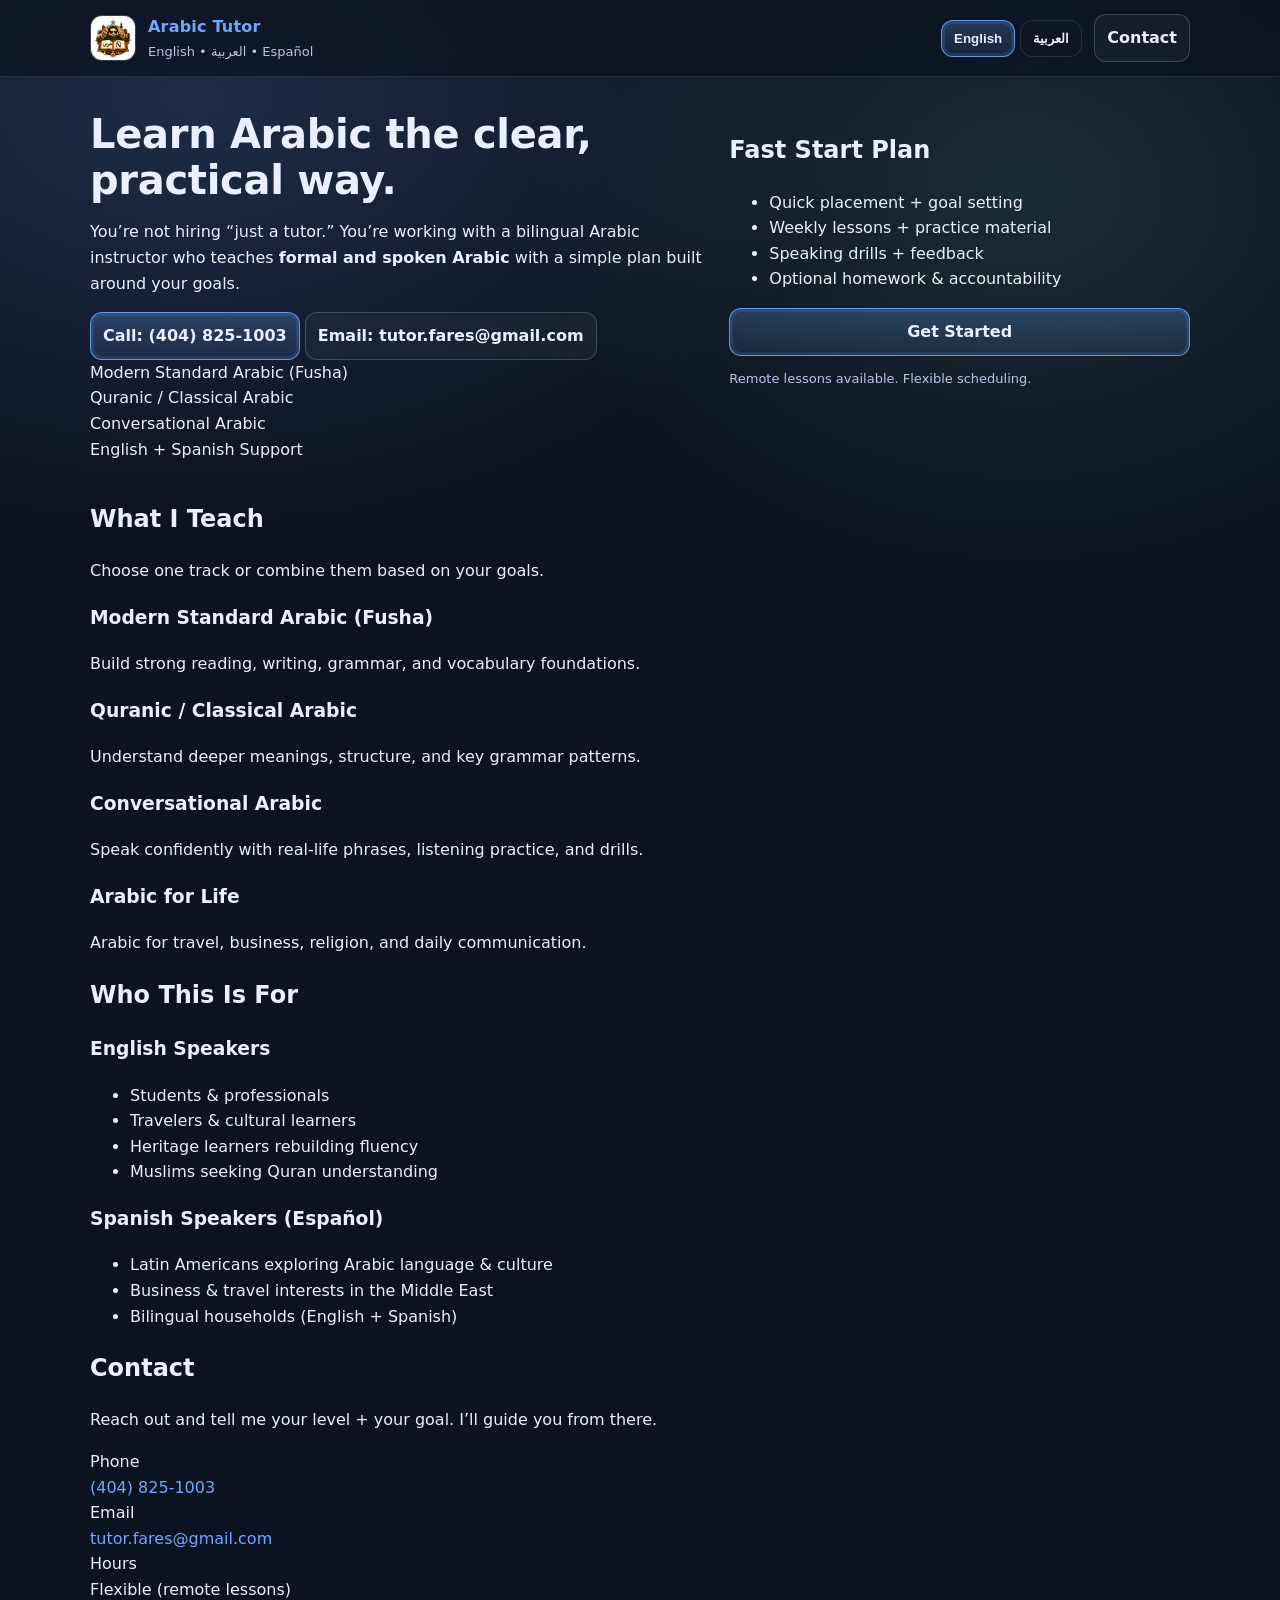
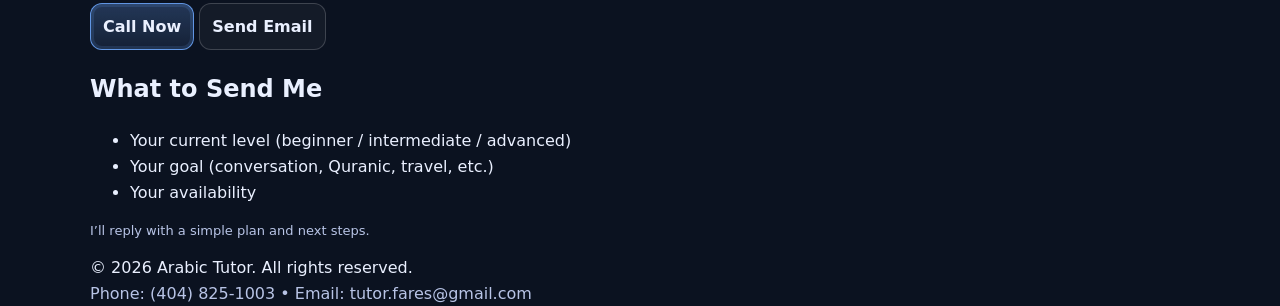
==== index.html @ 3df91909 "Rename idex.html to index.html" ====
<!doctype html>
<html lang="en" dir="ltr">
<head>
  <meta charset="utf-8" />
  <meta name="viewport" content="width=device-width, initial-scale=1" />

  <title>Arabic Tutor | English & العربية</title>
  <meta name="description" content="Bilingual Arabic tutoring in English and Spanish. Modern Standard Arabic, Quranic/Classical Arabic, and conversational Arabic." />

  <link rel="stylesheet" href="styles.css" />
</head>

<body>
  <header class="topbar">
    <div class="container topbar-inner">
      <a class="brand" href="#" aria-label="Home">
        <img src="tutor.png" alt="Arabic Tutor Logo" class="logo" />
        <div class="brand-text">
          <div class="brand-title">Arabic Tutor</div>
          <div class="brand-subtitle">English • العربية • Español</div>
        </div>
      </a>

      <div class="actions">
        <div class="lang-switch" role="group" aria-label="Language switch">
          <button id="btn-en" class="btn btn-primary" type="button">English</button>
          <button id="btn-ar" class="btn" type="button">العربية</button>
        </div>
        <a class="btn btn-outline" href="#contact">Contact</a>
      </div>
    </div>
  </header>

  <main>
    <!-- ENGLISH -->
    <section id="content-en">
      <section class="hero">
        <div class="container hero-inner">
          <div class="hero-copy">
            <h1>Learn Arabic the clear, practical way.</h1>
            <p class="lead">
              You’re not hiring “just a tutor.” You’re working with a bilingual Arabic instructor who teaches
              <strong>formal and spoken Arabic</strong> with a simple plan built around your goals.
            </p>

            <div class="cta-row">
              <a class="btn btn-primary" href="tel:+14048251003">Call: (404) 825-1003</a>
              <a class="btn btn-outline" href="mailto:tutor.fares@gmail.com">Email: tutor.fares@gmail.com</a>
            </div>

            <div class="trust">
              <div class="pill">Modern Standard Arabic (Fusha)</div>
              <div class="pill">Quranic / Classical Arabic</div>
              <div class="pill">Conversational Arabic</div>
              <div class="pill">English + Spanish Support</div>
            </div>
          </div>

          <div class="hero-card">
            <h2>Fast Start Plan</h2>
            <ul>
              <li>Quick placement + goal setting</li>
              <li>Weekly lessons + practice material</li>
              <li>Speaking drills + feedback</li>
              <li>Optional homework & accountability</li>
            </ul>
            <a class="btn btn-primary full" href="#contact">Get Started</a>
            <p class="small muted">Remote lessons available. Flexible scheduling.</p>
          </div>
        </div>
      </section>

      <section class="section">
        <div class="container">
          <h2 class="section-title">What I Teach</h2>
          <p class="section-subtitle">Choose one track or combine them based on your goals.</p>

          <div class="grid">
            <div class="card">
              <h3>Modern Standard Arabic (Fusha)</h3>
              <p>Build strong reading, writing, grammar, and vocabulary foundations.</p>
            </div>
            <div class="card">
              <h3>Quranic / Classical Arabic</h3>
              <p>Understand deeper meanings, structure, and key grammar patterns.</p>
            </div>
            <div class="card">
              <h3>Conversational Arabic</h3>
              <p>Speak confidently with real-life phrases, listening practice, and drills.</p>
            </div>
            <div class="card">
              <h3>Arabic for Life</h3>
              <p>Arabic for travel, business, religion, and daily communication.</p>
            </div>
          </div>
        </div>
      </section>

      <section class="section alt">
        <div class="container">
          <h2 class="section-title">Who This Is For</h2>
          <div class="two-col">
            <div class="card soft">
              <h3>English Speakers</h3>
              <ul>
                <li>Students & professionals</li>
                <li>Travelers & cultural learners</li>
                <li>Heritage learners rebuilding fluency</li>
                <li>Muslims seeking Quran understanding</li>
              </ul>
            </div>

            <div class="card soft">
              <h3>Spanish Speakers (Español)</h3>
              <ul>
                <li>Latin Americans exploring Arabic language & culture</li>
                <li>Business & travel interests in the Middle East</li>
                <li>Bilingual households (English + Spanish)</li>
              </ul>
            </div>
          </div>
        </div>
      </section>

      <section id="contact" class="section">
        <div class="container contact">
          <div>
            <h2 class="section-title">Contact</h2>
            <p class="section-subtitle">Reach out and tell me your level + your goal. I’ll guide you from there.</p>

            <div class="contact-box">
              <div class="contact-item">
                <div class="label">Phone</div>
                <a class="value" href="tel:+14048251003">(404) 825-1003</a>
              </div>

              <div class="contact-item">
                <div class="label">Email</div>
                <a class="value" href="mailto:tutor.fares@gmail.com">tutor.fares@gmail.com</a>
              </div>

              <div class="contact-item">
                <div class="label">Hours</div>
                <div class="value">Flexible (remote lessons)</div>
              </div>
            </div>

            <div class="cta-row">
              <a class="btn btn-primary" href="tel:+14048251003">Call Now</a>
              <a class="btn btn-outline" href="mailto:tutor.fares@gmail.com">Send Email</a>
            </div>
          </div>

          <div class="card hero-card">
            <h2>What to Send Me</h2>
            <ul>
              <li>Your current level (beginner / intermediate / advanced)</li>
              <li>Your goal (conversation, Quranic, travel, etc.)</li>
              <li>Your availability</li>
            </ul>
            <p class="small muted">I’ll reply with a simple plan and next steps.</p>
          </div>
        </div>
      </section>

      <footer class="footer">
        <div class="container footer-inner">
          <div>© <span id="year-en"></span> Arabic Tutor. All rights reserved.</div>
          <div class="muted">Phone: (404) 825-1003 • Email: tutor.fares@gmail.com</div>
        </div>
      </footer>
    </section>

    <!-- ARABIC -->
    <section id="content-ar" class="hidden" lang="ar" dir="rtl">
      <section class="hero">
        <div class="container hero-inner">
          <div class="hero-copy">
            <h1>تعلّم العربية بطريقة واضحة وعملية.</h1>
            <p class="lead">
              أنت لا تبحث عن “مدرّس عربي” فقط — بل عن مُعلّم ثنائي اللغة يقدّم خطة بسيطة
              ومناسبة لهدفك لتعلّم <strong>الفصحى والمحكية</strong>.
            </p>

            <div class="cta-row">
              <a class="btn btn-primary" href="tel:+14048251003">اتصل: (404) 825-1003</a>
              <a class="btn btn-outline" href="mailto:tutor.fares@gmail.com">البريد: tutor.fares@gmail.com</a>
            </div>

            <div class="trust">
              <div class="pill">العربية الفصحى</div>
              <div class="pill">العربية القرآنية / الكلاسيكية</div>
              <div class="pill">العربية المحكية</div>
              <div class="pill">دعم بالإنجليزية والإسبانية</div>
            </div>
          </div>

          <div class="hero-card">
            <h2>خطة بداية سريعة</h2>
            <ul>
              <li>تقييم سريع + تحديد الهدف</li>
              <li>دروس أسبوعية + مواد تدريب</li>
              <li>تدريبات محادثة + ملاحظات</li>
              <li>واجب اختياري للمتابعة</li>
            </ul>
            <a class="btn btn-primary full" href="#contact-ar">ابدأ الآن</a>
            <p class="small muted">دروس عن بُعد + مواعيد مرنة.</p>
          </div>
        </div>
      </section>

      <section class="section">
        <div class="container">
          <h2 class="section-title">ماذا أدرّس</h2>
          <p class="section-subtitle">يمكنك اختيار مسار واحد أو دمج أكثر من مسار.</p>

          <div class="grid">
            <div class="card">
              <h3>العربية الفصحى</h3>
              <p>قراءة وكتابة وقواعد ومفردات بشكل منظم.</p>
            </div>
            <div class="card">
              <h3>العربية القرآنية / الكلاسيكية</h3>
              <p>فهم أعمق للنصوص ومعانيها وقواعدها.</p>
            </div>
            <div class="card">
              <h3>العربية المحكية</h3>
              <p>محادثة عملية + استماع + تدريب على النطق.</p>
            </div>
            <div class="card">
              <h3>العربية للحياة</h3>
              <p>للأعمال والسفر والدين والتواصل اليومي.</p>
            </div>
          </div>
        </div>
      </section>

      <section id="contact-ar" class="section">
        <div class="container contact">
          <div>
            <h2 class="section-title">تواصل معي</h2>
            <p class="section-subtitle">أرسل مستواك وهدفك وسأقترح عليك خطة مناسبة.</p>

            <div class="contact-box">
              <div class="contact-item">
                <div class="label">الهاتف</div>
                <a class="value" href="tel:+14048251003">(404) 825-1003</a>
              </div>

              <div class="contact-item">
                <div class="label">البريد</div>
                <a class="value" href="mailto:tutor.fares@gmail.com">tutor.fares@gmail.com</a>
              </div>

              <div class="contact-item">
                <div class="label">المواعيد</div>
                <div class="value">مرنة (دروس عن بُعد)</div>
              </div>
            </div>

            <div class="cta-row">
              <a class="btn btn-primary" href="tel:+14048251003">اتصل الآن</a>
              <a class="btn btn-outline" href="mailto:tutor.fares@gmail.com">أرسل بريدًا</a>
            </div>
          </div>

          <div class="card hero-card">
            <h2>ماذا ترسل لي؟</h2>
            <ul>
              <li>مستواك (مبتدئ / متوسط / متقدم)</li>
              <li>هدفك (محادثة، قرآن، سفر…)</li>
              <li>أوقاتك المتاحة</li>
            </ul>
            <p class="small muted">سأرد عليك بخطة واضحة وخطوات البداية.</p>
          </div>
        </div>
      </section>

      <footer class="footer">
        <div class="container footer-inner">
          <div>© <span id="year-ar"></span> Arabic Tutor. جميع الحقوق محفوظة.</div>
          <div class="muted">الهاتف: (404) 825-1003 • البريد: tutor.fares@gmail.com</div>
        </div>
      </footer>
    </section>
  </main>

  <script>
    // Footer years
    const y = new Date().getFullYear();
    document.getElementById('year-en').textContent = y;
    document.getElementById('year-ar').textContent = y;

    // Language toggle
    const btnEn = document.getElementById('btn-en');
    const btnAr = document.getElementById('btn-ar');
    const en = document.getElementById('content-en');
    const ar = document.getElementById('content-ar');

    function setLang(lang) {
      if (lang === 'ar') {
        en.classList.add('hidden');
        ar.classList.remove('hidden');
        btnAr.classList.add('btn-primary');
        btnEn.classList.remove('btn-primary');
        document.documentElement.lang = 'ar';
        document.documentElement.dir = 'rtl';
      } else {
        ar.classList.add('hidden');
        en.classList.remove('hidden');
        btnEn.classList.add('btn-primary');
        btnAr.classList.remove('btn-primary');
        document.documentElement.lang = 'en';
        document.documentElement.dir = 'ltr';
      }
      localStorage.setItem('siteLang', lang);
    }

    btnEn.addEventListener('click', () => setLang('en'));
    btnAr.addEventListener('click', () => setLang('ar'));

    const saved = localStorage.getItem('siteLang');
    setLang(saved === 'ar' ? 'ar' : 'en');
  </script>
</body>
</html>
---- styles.css ----
:root{
  --bg:#0b1220;
  --panel:#0f1a2b;
  --card:#111f35;
  --text:#eaf0ff;
  --muted:#b8c4e6;
  --border:rgba(255,255,255,.10);
  --accent:#6ea8ff;
  --accent2:#7cf0c7;
}

*{box-sizing:border-box}
html,body{margin:0;padding:0}
body{
  font-family:system-ui,-apple-system,Segoe UI,Roboto,Arial,sans-serif;
  background:
    radial-gradient(1200px 800px at 15% 5%, rgba(110,168,255,.18), transparent 55%),
    radial-gradient(900px 700px at 80% 10%, rgba(124,240,199,.12), transparent 55%),
    var(--bg);
  color:var(--text);
  line-height:1.6;
}

a{color:var(--accent);text-decoration:none}
a:hover{text-decoration:underline}

.container{
  width:min(1100px, calc(100% - 32px));
  margin:0 auto;
}

.hidden{display:none}
.muted{color:var(--muted)}
.small{font-size:13px}

/* Topbar */
.topbar{
  position:sticky;
  top:0;
  z-index:50;
  background:rgba(11,18,32,.75);
  backdrop-filter:blur(10px);
  border-bottom:1px solid var(--border);
}
.topbar-inner{
  display:flex;
  align-items:center;
  justify-content:space-between;
  gap:16px;
  padding:14px 0;
}
.brand{
  display:flex;
  align-items:center;
  gap:12px;
}
.logo{
  width:46px;
  height:46px;
  border-radius:12px;
  object-fit:cover;
  border:1px solid rgba(255,255,255,.12);
  background:rgba(255,255,255,.06);
}
.brand-title{font-weight:800;letter-spacing:.2px}
.brand-subtitle{font-size:13px;color:var(--muted);margin-top:2px}
.actions{
  display:flex;
  align-items:center;
  gap:12px;
}

/* Buttons */
.btn{
  border:1px solid var(--border);
  background:transparent;
  color:var(--text);
  padding:10px 12px;
  border-radius:12px;
  cursor:pointer;
  font-weight:700;
  display:inline-flex;
  align-items:center;
  gap:8px;
}
.btn:hover{border-color:rgba(110,168,255,.55)}
.btn-primary{
  border-color:rgba(110,168,255,.85);
  background:linear-gradient(180deg, rgba(110,168,255,.25), rgba(110,168,255,.10));
  box-shadow:0 0 0 3px rgba(110,168,255,.14) inset;
}
.btn-outline{
  border-color:rgba(255,255,255,.18);
  background:rgba(255,255,255,.04);
}
.btn.full{width:100%;justify-content:center}

/* Hero */
.hero{
  padding:34px 0 18px;
}
.hero-inner{
  display:grid;
  grid-template-columns: 1.15fr .85fr;
  gap:16px;
  align-items:stretch;
}
.hero-copy h1{
  margin:0 0 8px;
  font-size:40px;
  line-height:1.15;
  letter-spacing:-.3px;
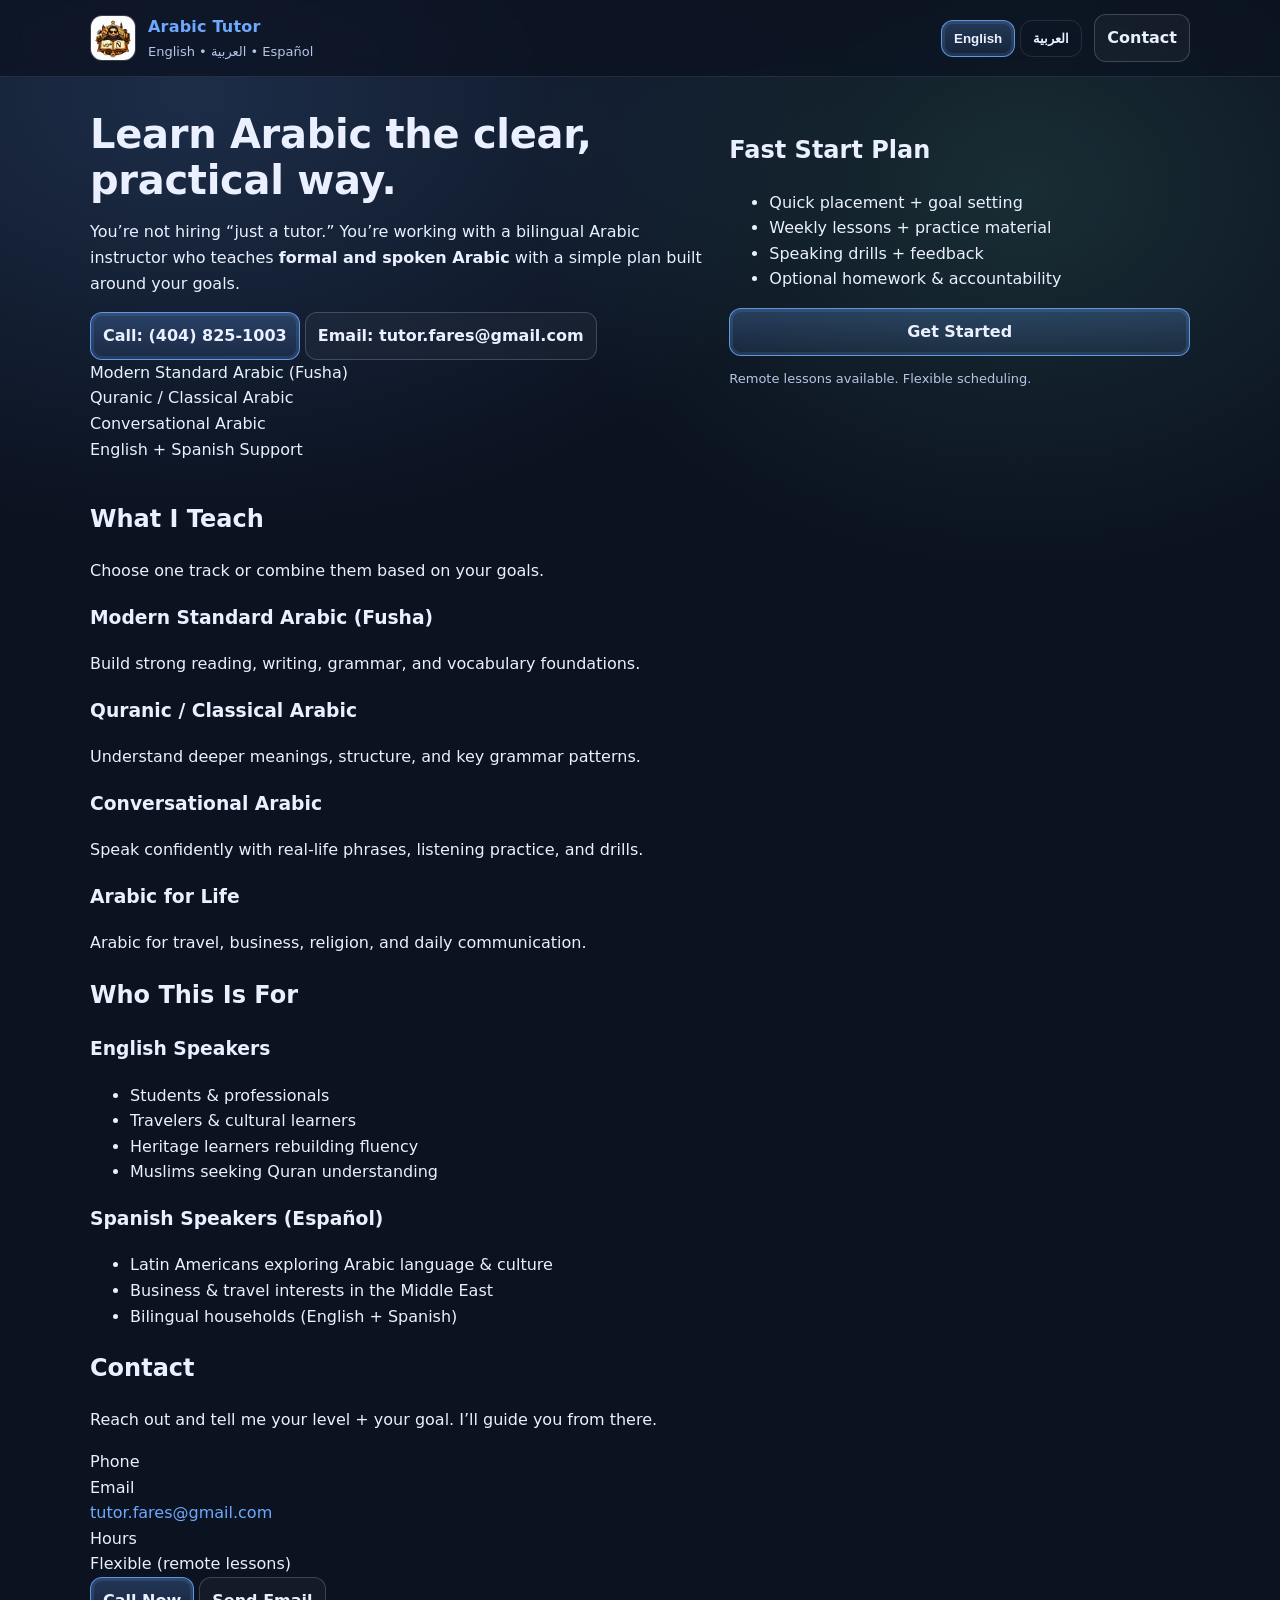
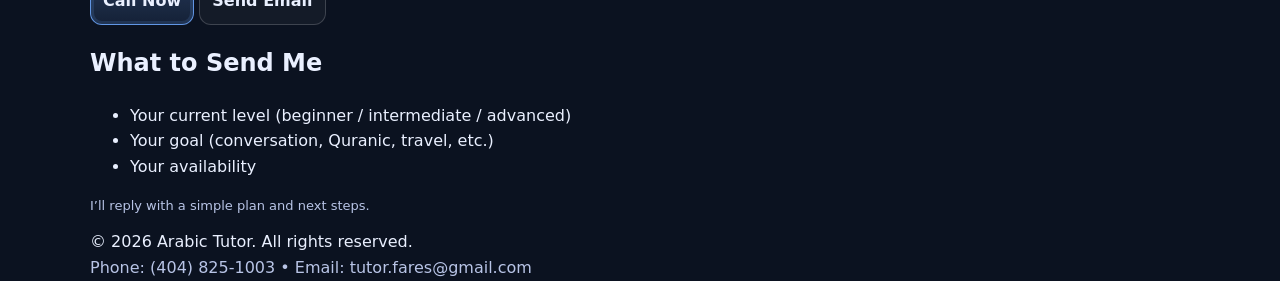
==== commit eab04797: "Update index.html" ====
--- a/index.html
+++ b/index.html
@@ -131,7 +131,6 @@
             <div class="contact-box">
               <div class="contact-item">
                 <div class="label">Phone</div>
-                <a class="value" href="tel:+14048251003">(404) 825-1003</a>
               </div>
 
               <div class="contact-item">
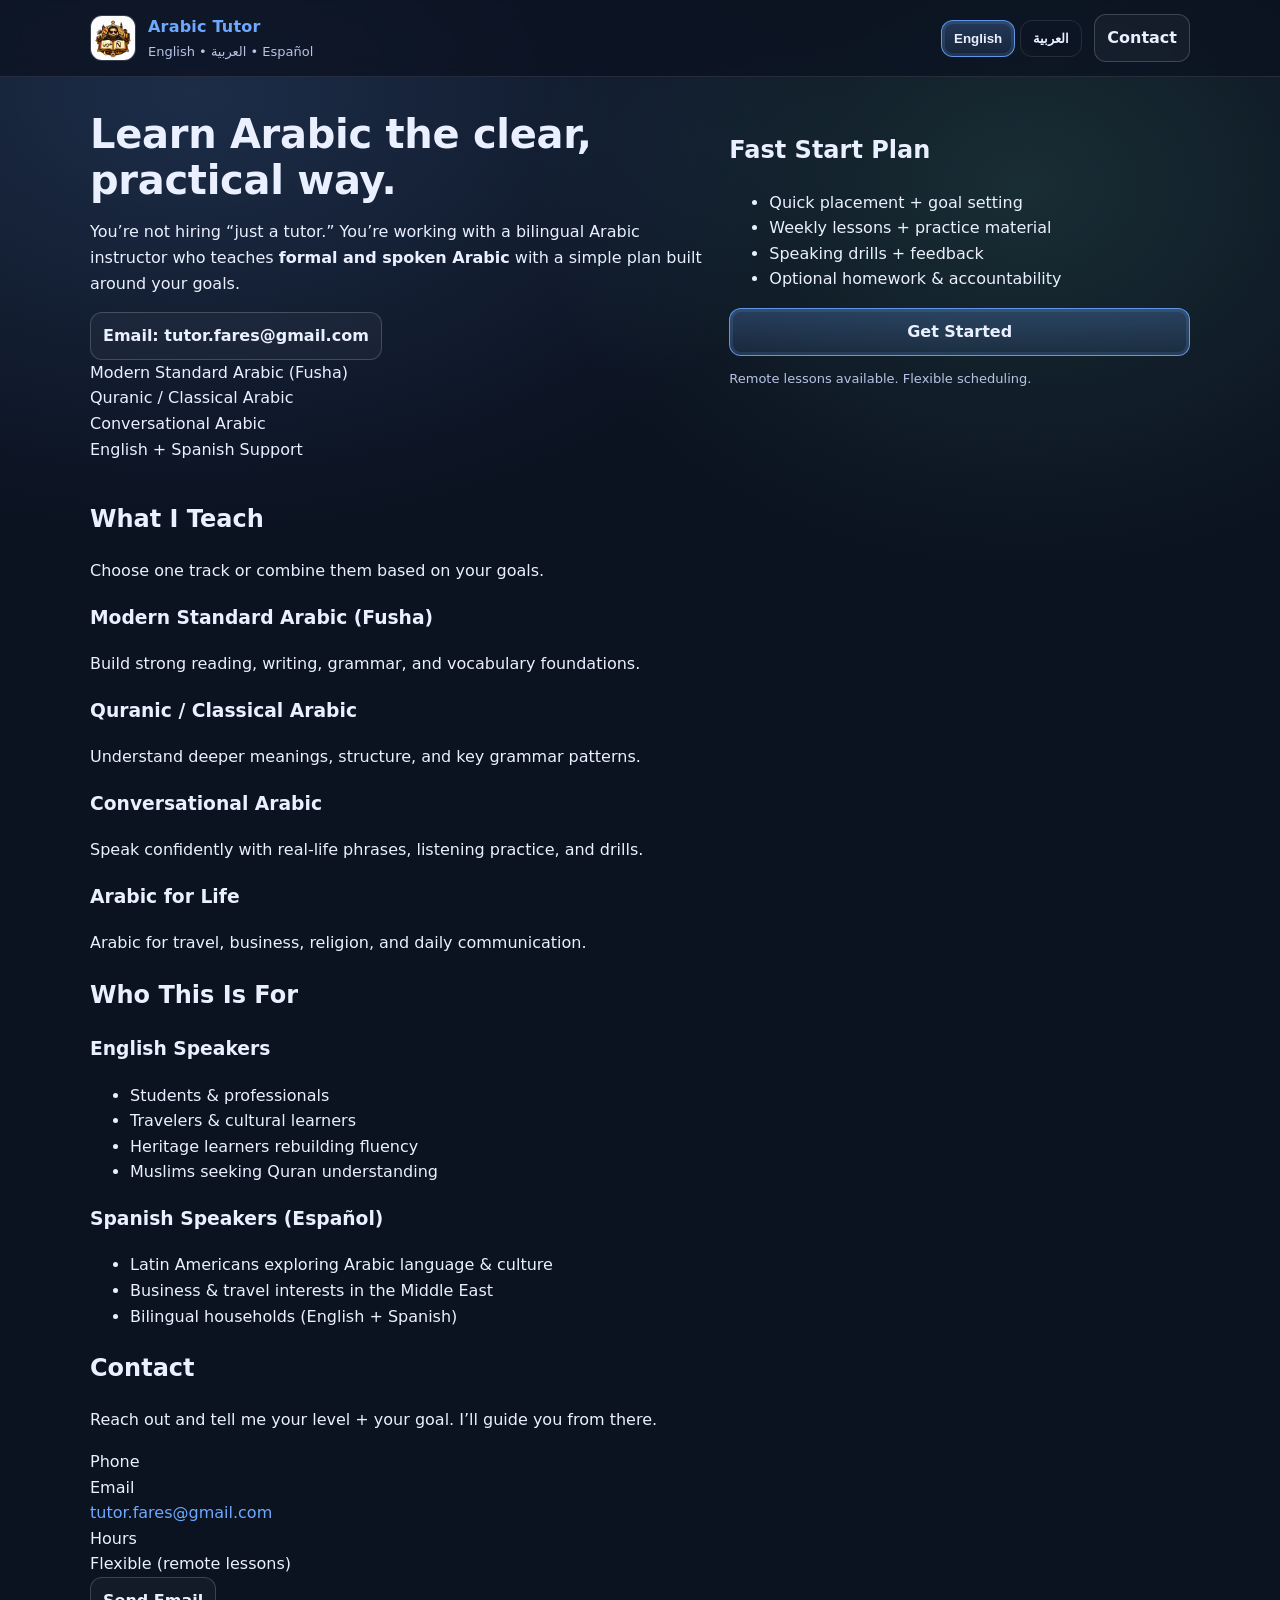
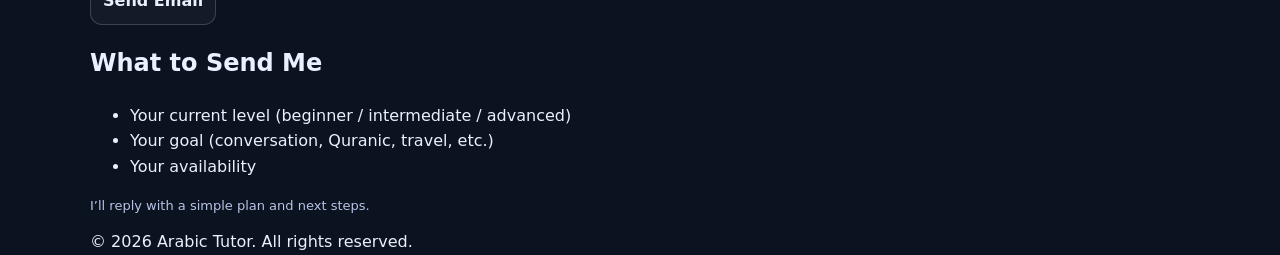
==== commit 592c2a58: "Update index.html" ====
--- a/index.html
+++ b/index.html
@@ -44,7 +44,6 @@
             </p>
 
             <div class="cta-row">
-              <a class="btn btn-primary" href="tel:+14048251003">Call: (404) 825-1003</a>
               <a class="btn btn-outline" href="mailto:tutor.fares@gmail.com">Email: tutor.fares@gmail.com</a>
             </div>
 
@@ -145,7 +144,6 @@
             </div>
 
             <div class="cta-row">
-              <a class="btn btn-primary" href="tel:+14048251003">Call Now</a>
               <a class="btn btn-outline" href="mailto:tutor.fares@gmail.com">Send Email</a>
             </div>
           </div>
@@ -165,7 +163,6 @@
       <footer class="footer">
         <div class="container footer-inner">
           <div>© <span id="year-en"></span> Arabic Tutor. All rights reserved.</div>
-          <div class="muted">Phone: (404) 825-1003 • Email: tutor.fares@gmail.com</div>
         </div>
       </footer>
     </section>
@@ -182,7 +179,6 @@
             </p>
 
             <div class="cta-row">
-              <a class="btn btn-primary" href="tel:+14048251003">اتصل: (404) 825-1003</a>
               <a class="btn btn-outline" href="mailto:tutor.fares@gmail.com">البريد: tutor.fares@gmail.com</a>
             </div>
 
@@ -243,7 +239,6 @@
             <div class="contact-box">
               <div class="contact-item">
                 <div class="label">الهاتف</div>
-                <a class="value" href="tel:+14048251003">(404) 825-1003</a>
               </div>
 
               <div class="contact-item">
@@ -258,7 +253,6 @@
             </div>
 
             <div class="cta-row">
-              <a class="btn btn-primary" href="tel:+14048251003">اتصل الآن</a>
               <a class="btn btn-outline" href="mailto:tutor.fares@gmail.com">أرسل بريدًا</a>
             </div>
           </div>
@@ -278,7 +272,6 @@
       <footer class="footer">
         <div class="container footer-inner">
           <div>© <span id="year-ar"></span> Arabic Tutor. جميع الحقوق محفوظة.</div>
-          <div class="muted">الهاتف: (404) 825-1003 • البريد: tutor.fares@gmail.com</div>
         </div>
       </footer>
     </section>
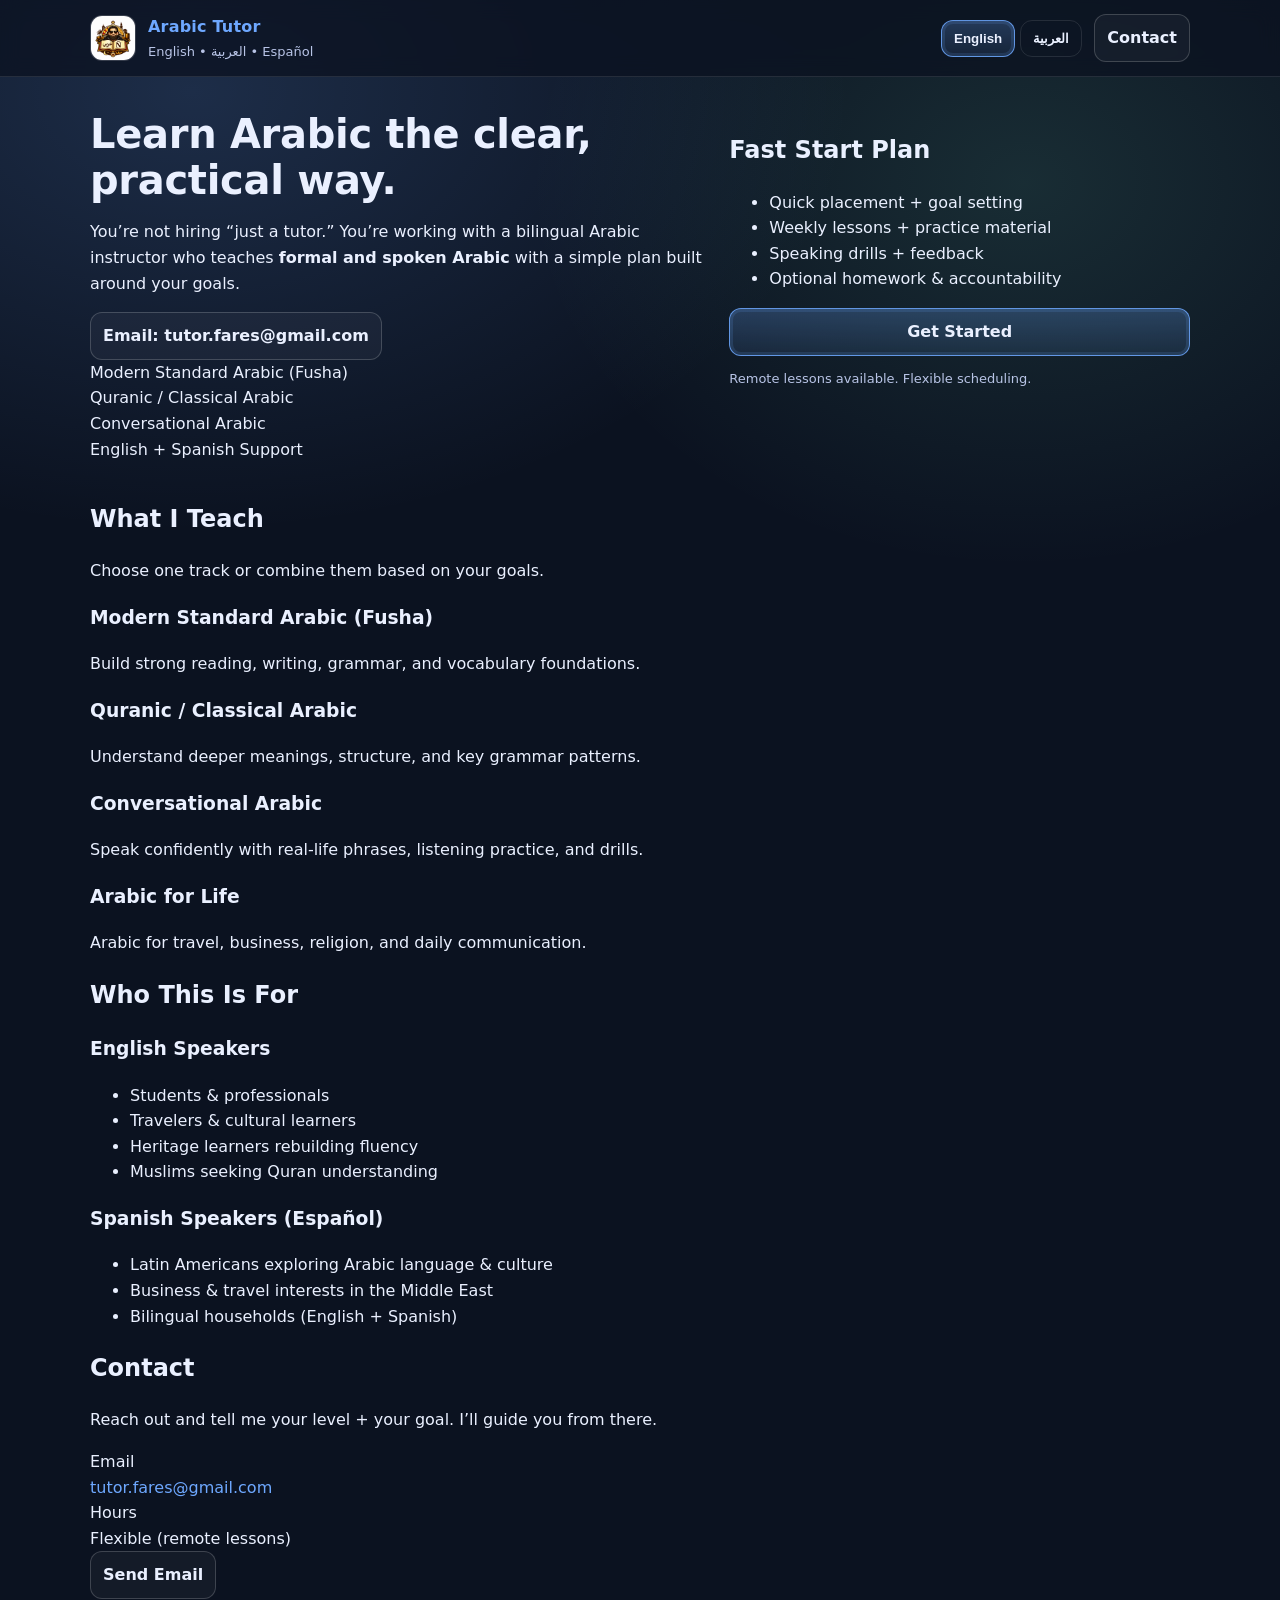
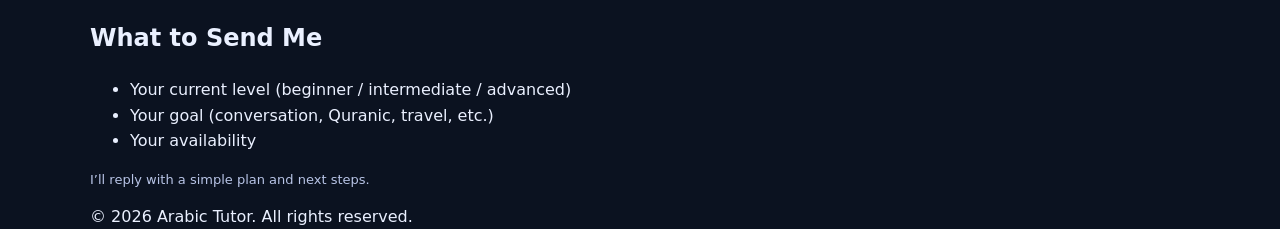
==== commit 265c25cb: "Update index.html" ====
--- a/index.html
+++ b/index.html
@@ -5,7 +5,10 @@
   <meta name="viewport" content="width=device-width, initial-scale=1" />
 
   <title>Arabic Tutor | English & العربية</title>
-  <meta name="description" content="Bilingual Arabic tutoring in English and Spanish. Modern Standard Arabic, Quranic/Classical Arabic, and conversational Arabic." />
+  <meta
+    name="description"
+    content="Bilingual Arabic tutoring in English and Spanish. Modern Standard Arabic, Quranic/Classical Arabic, and conversational Arabic."
+  />
 
   <link rel="stylesheet" href="styles.css" />
 </head>
@@ -26,7 +29,7 @@
           <button id="btn-en" class="btn btn-primary" type="button">English</button>
           <button id="btn-ar" class="btn" type="button">العربية</button>
         </div>
-        <a class="btn btn-outline" href="#contact">Contact</a>
+        <a id="contact-link" class="btn btn-outline" href="#contact">Contact</a>
       </div>
     </div>
   </header>
@@ -129,10 +132,6 @@
 
             <div class="contact-box">
               <div class="contact-item">
-                <div class="label">Phone</div>
-              </div>
-
-              <div class="contact-item">
                 <div class="label">Email</div>
                 <a class="value" href="mailto:tutor.fares@gmail.com">tutor.fares@gmail.com</a>
               </div>
@@ -238,10 +237,6 @@
 
             <div class="contact-box">
               <div class="contact-item">
-                <div class="label">الهاتف</div>
-              </div>
-
-              <div class="contact-item">
                 <div class="label">البريد</div>
                 <a class="value" href="mailto:tutor.fares@gmail.com">tutor.fares@gmail.com</a>
               </div>
@@ -278,16 +273,15 @@
   </main>
 
   <script>
-    // Footer years
     const y = new Date().getFullYear();
     document.getElementById('year-en').textContent = y;
     document.getElementById('year-ar').textContent = y;
 
-    // Language toggle
     const btnEn = document.getElementById('btn-en');
     const btnAr = document.getElementById('btn-ar');
     const en = document.getElementById('content-en');
     const ar = document.getElementById('content-ar');
+    const contactLink = document.getElementById('contact-link');
 
     function setLang(lang) {
       if (lang === 'ar') {
@@ -297,6 +291,8 @@
         btnEn.classList.remove('btn-primary');
         document.documentElement.lang = 'ar';
         document.documentElement.dir = 'rtl';
+        contactLink.href = '#contact-ar';
+        contactLink.textContent = 'تواصل';
       } else {
         ar.classList.add('hidden');
         en.classList.remove('hidden');
@@ -304,7 +300,10 @@
         btnAr.classList.remove('btn-primary');
         document.documentElement.lang = 'en';
         document.documentElement.dir = 'ltr';
+        contactLink.href = '#contact';
+        contactLink.textContent = 'Contact';
       }
+
       localStorage.setItem('siteLang', lang);
     }
 
